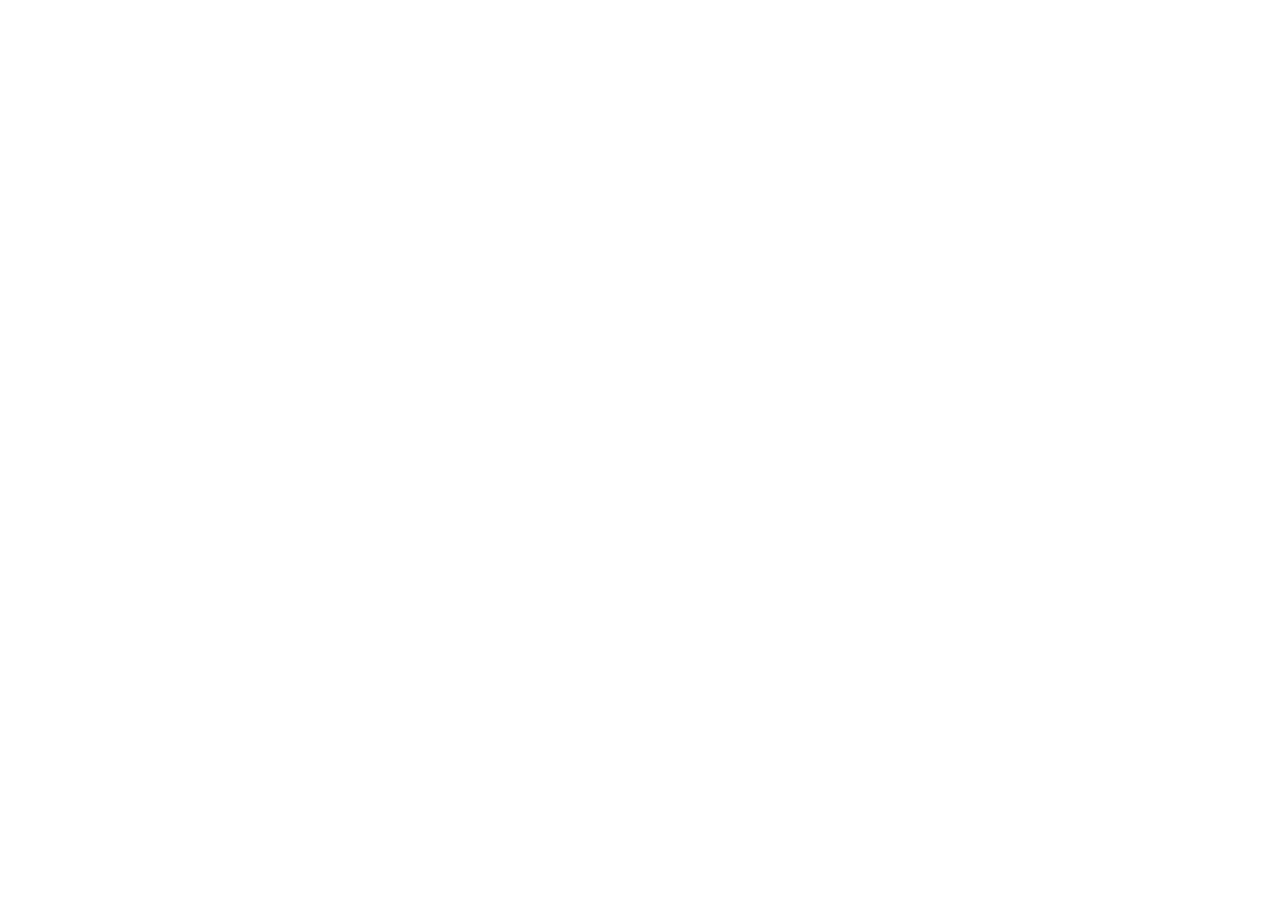
==== index.html @ 9395ee52 "Init" ====
<!DOCTYPE html>
<html lang="en-US">
  <meta charset="utf-8">
  <title>Redirecting&hellip;</title>
  <link rel="canonical" href="https://linktr.ee/thegriffinau">
  <script>location="https://linktr.ee/thegriffinau"</script>
  <meta http-equiv="refresh" content="0; url=https://linktr.ee/thegriffinau">
  <meta name="robots" content="noindex">
  <h1>Redirecting&hellip;</h1>
  <a href="https://linktr.ee/thegriffinau">Click here if you are not redirected.</a>
</html>
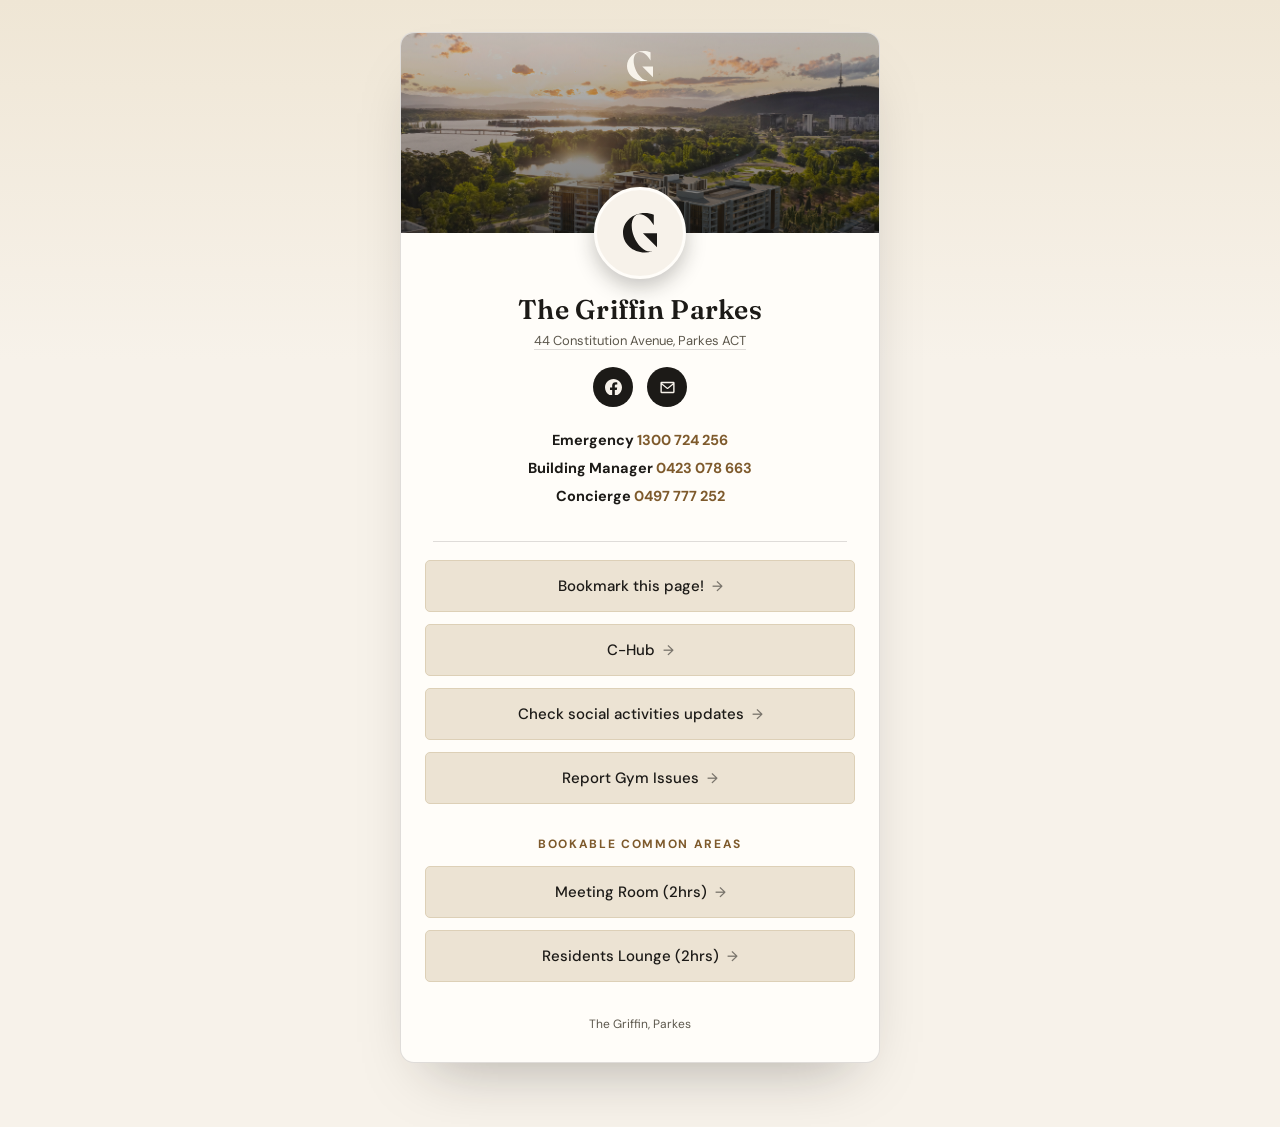
==== commit 46d2ceb9: "recreated linktree site as native using claude" ====
--- a/index.html
+++ b/index.html
@@ -1,11 +1,83 @@
-<!DOCTYPE html>
-<html lang="en-US">
-  <meta charset="utf-8">
-  <title>Redirecting&hellip;</title>
-  <link rel="canonical" href="https://linktr.ee/thegriffinau">
-  <script>location="https://linktr.ee/thegriffinau"</script>
-  <meta http-equiv="refresh" content="0; url=https://linktr.ee/thegriffinau">
-  <meta name="robots" content="noindex">
-  <h1>Redirecting&hellip;</h1>
-  <a href="https://linktr.ee/thegriffinau">Click here if you are not redirected.</a>
-</html>+<!doctype html>
+<html lang="en-AU">
+<head>
+<meta charset="utf-8">
+<meta name="viewport" content="width=device-width, initial-scale=1">
+<title>The Griffin Parkes</title>
+<meta name="description" content="Resident links for The Griffin, Parkes — concierge, bookings, C-Hub and more.">
+<link rel="preconnect" href="https://fonts.googleapis.com">
+<link rel="preconnect" href="https://fonts.gstatic.com" crossorigin>
+<link href="https://fonts.googleapis.com/css2?family=Fraunces:wght@600&family=DM+Sans:wght@400;500;700&display=swap" rel="stylesheet">
+<link rel="stylesheet" href="styles.css">
+</head>
+<body>
+<div class="backdrop"></div>
+
+<main class="card">
+
+  <div class="hero">
+    <img src="assets/hero-aerial.jpg" alt="The Griffin, Parkes — aerial view over Lake Burley Griffin">
+    <svg class="hero-mark" viewBox="0 0 33.9 39.3" xmlns="http://www.w3.org/2000/svg" aria-hidden="true">
+      <polygon points="19.9 20.2 33.9 34.2 33.9 20.2"/>
+      <path d="m14.5 1.6c5.1-1.7 11.9 2.9 16.2 10.7v-10.6c-2.7-1.1-5.8-1.7-9-1.7-12 0-21.7 8.8-21.7 19.7s9.7 19.7 21.7 19.7c2.5 0 4.9-0.4 7.1-1.1v-0.1h-0.1c-5.9 1.7-13.9-4.8-17.8-14.7-4-10.1-2.4-19.9 3.6-21.9"/>
+    </svg>
+  </div>
+
+  <div class="avatar-wrap">
+    <div class="avatar">
+      <svg viewBox="0 0 33.9 39.3" xmlns="http://www.w3.org/2000/svg" aria-hidden="true">
+        <polygon points="19.9 20.2 33.9 34.2 33.9 20.2"/>
+        <path d="m14.5 1.6c5.1-1.7 11.9 2.9 16.2 10.7v-10.6c-2.7-1.1-5.8-1.7-9-1.7-12 0-21.7 8.8-21.7 19.7s9.7 19.7 21.7 19.7c2.5 0 4.9-0.4 7.1-1.1v-0.1h-0.1c-5.9 1.7-13.9-4.8-17.8-14.7-4-10.1-2.4-19.9 3.6-21.9"/>
+      </svg>
+    </div>
+  </div>
+
+  <div class="identity">
+    <h1>The Griffin Parkes</h1>
+    <p class="address">
+      <a href="https://maps.app.goo.gl/7HnGDw1oBfcX1MFU9" target="_blank" rel="noopener">44 Constitution Avenue, Parkes ACT</a>
+    </p>
+  </div>
+
+  <div class="socials">
+    <a href="https://www.facebook.com/groups/796942171418081/" target="_blank" rel="noopener" title="Follow us on Facebook" aria-label="Facebook">
+      <svg viewBox="0 0 24.15 24" xmlns="http://www.w3.org/2000/svg" aria-hidden="true">
+        <path d="M24.15,12.07C24.15,5.4,18.74,0,12.07,0C5.41,0,0,5.4,0,12.07C0,18.1,4.41,23.09,10.19,24v-8.44H7.12v-3.49h3.06V9.41
+          c0-3.03,1.8-4.7,4.56-4.7c1.32,0,2.7,0.24,2.7,0.24v2.97h-1.52c-1.5,0-1.97,0.93-1.97,1.89v2.26h3.35l-0.54,3.49h-2.81V24
+          C19.73,23.09,24.15,18.1,24.15,12.07"/>
+      </svg>
+    </a>
+    <a href="mailto:griffinconcierge@civium.com.au" title="Email the Concierge" aria-label="Email">
+      <svg viewBox="0 0 24 24" xmlns="http://www.w3.org/2000/svg" aria-hidden="true">
+        <path d="M2 5.5A1.5 1.5 0 0 1 3.5 4h17A1.5 1.5 0 0 1 22 5.5v13a1.5 1.5 0 0 1-1.5 1.5h-17A1.5 1.5 0 0 1 2 18.5v-13zm2.2.5 7.8 6.2L19.8 6H4.2zM20 8.1l-7.4 5.9a1 1 0 0 1-1.2 0L4 8.1V18h16V8.1z"/>
+      </svg>
+    </a>
+  </div>
+
+  <div class="contacts">
+    <p>Emergency <a href="tel:1300724256">1300 724 256</a></p>
+    <p>Building Manager <a href="tel:0423078663">0423 078 663</a></p>
+    <p>Concierge <a href="tel:0497777252">0497 777 252</a></p>
+  </div>
+
+  <div class="hr"></div>
+
+  <nav class="links">
+    <a class="link-btn" href="index.html">Bookmark this page! <span class="arrow">→</span></a>
+    <a class="link-btn" href="https://my.civiumstrata.com.au" target="_blank" rel="noopener">C-Hub <span class="arrow">→</span></a>
+    <a class="link-btn" href="https://mailchi.mp/bda113900b53/the-griffin-social-activities" target="_blank" rel="noopener">Check social activities updates <span class="arrow">→</span></a>
+    <a class="link-btn" href="https://thegriffin.au/gymissues" target="_blank" rel="noopener">Report Gym Issues <span class="arrow">→</span></a>
+
+    <p class="section-label">Bookable Common Areas</p>
+
+    <a class="link-btn" href="https://thegriffin.au/bookings" target="_blank" rel="noopener">Meeting Room (2hrs) <span class="arrow">→</span></a>
+    <a class="link-btn" href="https://thegriffin.au/bookings" target="_blank" rel="noopener">Residents Lounge (2hrs) <span class="arrow">→</span></a>
+  </nav>
+
+  <div class="footer">
+    The Griffin, Parkes
+  </div>
+
+</main>
+</body>
+</html>
--- a/styles.css
+++ b/styles.css
@@ -0,0 +1,269 @@
+:root {
+  --cream: #f7f2ea;
+  --stone: #ece3d3;
+  --stone-dark: #ddd0b7;
+  --ink: #1c1a17;
+  --ink-soft: #5c574c;
+  --bronze: #a5793f;
+  --bronze-dark: #7e5a2c;
+  --line: rgba(28, 26, 23, 0.14);
+  --radius: 5px;
+}
+
+* {
+  box-sizing: border-box;
+}
+
+html {
+  -webkit-text-size-adjust: 100%;
+}
+
+body {
+  margin: 0;
+  min-height: 100vh;
+  font-family: "DM Sans", -apple-system, BlinkMacSystemFont, "Segoe UI", sans-serif;
+  color: var(--ink);
+  background: var(--cream);
+  display: flex;
+  justify-content: center;
+  padding: 32px 16px 64px;
+}
+
+.backdrop {
+  position: fixed;
+  inset: 0;
+  z-index: -1;
+  background: linear-gradient(180deg, #efe6d5 0%, #f7f2ea 40%);
+}
+
+.card {
+  width: 100%;
+  max-width: 480px;
+  background: #fffdf9;
+  border: 1px solid var(--line);
+  border-radius: 14px;
+  overflow: hidden;
+  box-shadow: 0 30px 60px -30px rgba(28, 26, 23, 0.35);
+}
+
+/* Hero */
+.hero {
+  position: relative;
+  height: 200px;
+  overflow: hidden;
+}
+
+.hero img {
+  width: 100%;
+  height: 100%;
+  object-fit: cover;
+  display: block;
+}
+
+.hero::after {
+  content: "";
+  position: absolute;
+  inset: 0;
+  background: linear-gradient(180deg, rgba(20, 18, 15, 0.15) 0%, rgba(20, 18, 15, 0.55) 100%);
+}
+
+.hero-mark {
+  position: absolute;
+  top: 18px;
+  left: 50%;
+  transform: translateX(-50%);
+  width: 26px;
+  height: auto;
+  fill: #fdf9f1;
+  opacity: 0.92;
+  z-index: 1;
+}
+
+/* Avatar overlapping hero */
+.avatar-wrap {
+  display: flex;
+  justify-content: center;
+  margin-top: -46px;
+  position: relative;
+  z-index: 2;
+}
+
+.avatar {
+  width: 92px;
+  height: 92px;
+  border-radius: 50%;
+  background: var(--cream);
+  border: 3px solid #fffdf9;
+  box-shadow: 0 8px 20px rgba(28, 26, 23, 0.25);
+  display: flex;
+  align-items: center;
+  justify-content: center;
+}
+
+.avatar svg {
+  width: 34px;
+  height: auto;
+  fill: var(--ink);
+}
+
+/* Identity */
+.identity {
+  text-align: center;
+  padding: 14px 32px 0;
+}
+
+.identity h1 {
+  font-family: "Fraunces", "Times New Roman", serif;
+  font-weight: 600;
+  font-size: 27px;
+  letter-spacing: 0.01em;
+  margin: 0 0 6px;
+}
+
+.identity .address {
+  margin: 0;
+  font-size: 13px;
+  color: var(--ink-soft);
+}
+
+.identity .address a {
+  color: inherit;
+  text-decoration: none;
+  border-bottom: 1px solid var(--line);
+}
+
+.identity .address a:hover {
+  border-color: var(--bronze);
+  color: var(--bronze-dark);
+}
+
+/* Socials */
+.socials {
+  display: flex;
+  justify-content: center;
+  gap: 14px;
+  padding: 18px 0 4px;
+}
+
+.socials a {
+  width: 40px;
+  height: 40px;
+  border-radius: 50%;
+  background: var(--ink);
+  display: flex;
+  align-items: center;
+  justify-content: center;
+  transition: background 0.2s ease;
+}
+
+.socials a svg {
+  width: 17px;
+  height: auto;
+  fill: var(--cream);
+}
+
+.socials a:hover {
+  background: var(--bronze-dark);
+}
+
+/* Contact headers */
+.contacts {
+  padding: 10px 32px 4px;
+  text-align: center;
+}
+
+.contacts p {
+  margin: 10px 0;
+  font-size: 14.5px;
+  font-weight: 700;
+}
+
+.contacts p span {
+  font-weight: 400;
+  color: var(--ink-soft);
+}
+
+.contacts a {
+  color: var(--bronze-dark);
+  text-decoration: none;
+}
+
+.contacts a:hover {
+  text-decoration: underline;
+}
+
+/* Divider */
+.hr {
+  height: 1px;
+  background: var(--line);
+  margin: 22px 32px 18px;
+}
+
+/* Links */
+.links {
+  padding: 0 24px 8px;
+  display: flex;
+  flex-direction: column;
+  gap: 12px;
+}
+
+.link-btn {
+  display: flex;
+  align-items: center;
+  justify-content: center;
+  gap: 8px;
+  padding: 15px 18px;
+  background: var(--stone);
+  border: 1px solid var(--stone-dark);
+  border-radius: var(--radius);
+  color: var(--ink);
+  font-weight: 500;
+  font-size: 15px;
+  text-decoration: none;
+  text-align: center;
+  transition: background 0.18s ease, color 0.18s ease, border-color 0.18s ease;
+}
+
+.link-btn:hover {
+  background: var(--ink);
+  border-color: var(--ink);
+  color: var(--cream);
+}
+
+.link-btn .arrow {
+  opacity: 0.55;
+  font-size: 14px;
+}
+
+.section-label {
+  text-transform: uppercase;
+  font-size: 12px;
+  letter-spacing: 0.14em;
+  color: var(--bronze-dark);
+  font-weight: 700;
+  text-align: center;
+  margin: 20px 0 2px;
+}
+
+/* Footer */
+.footer {
+  text-align: center;
+  padding: 26px 24px 30px;
+  font-size: 12px;
+  color: var(--ink-soft);
+}
+
+.footer a {
+  color: inherit;
+}
+
+@media (max-width: 400px) {
+  .identity {
+    padding-left: 20px;
+    padding-right: 20px;
+  }
+  .links {
+    padding-left: 16px;
+    padding-right: 16px;
+  }
+}
